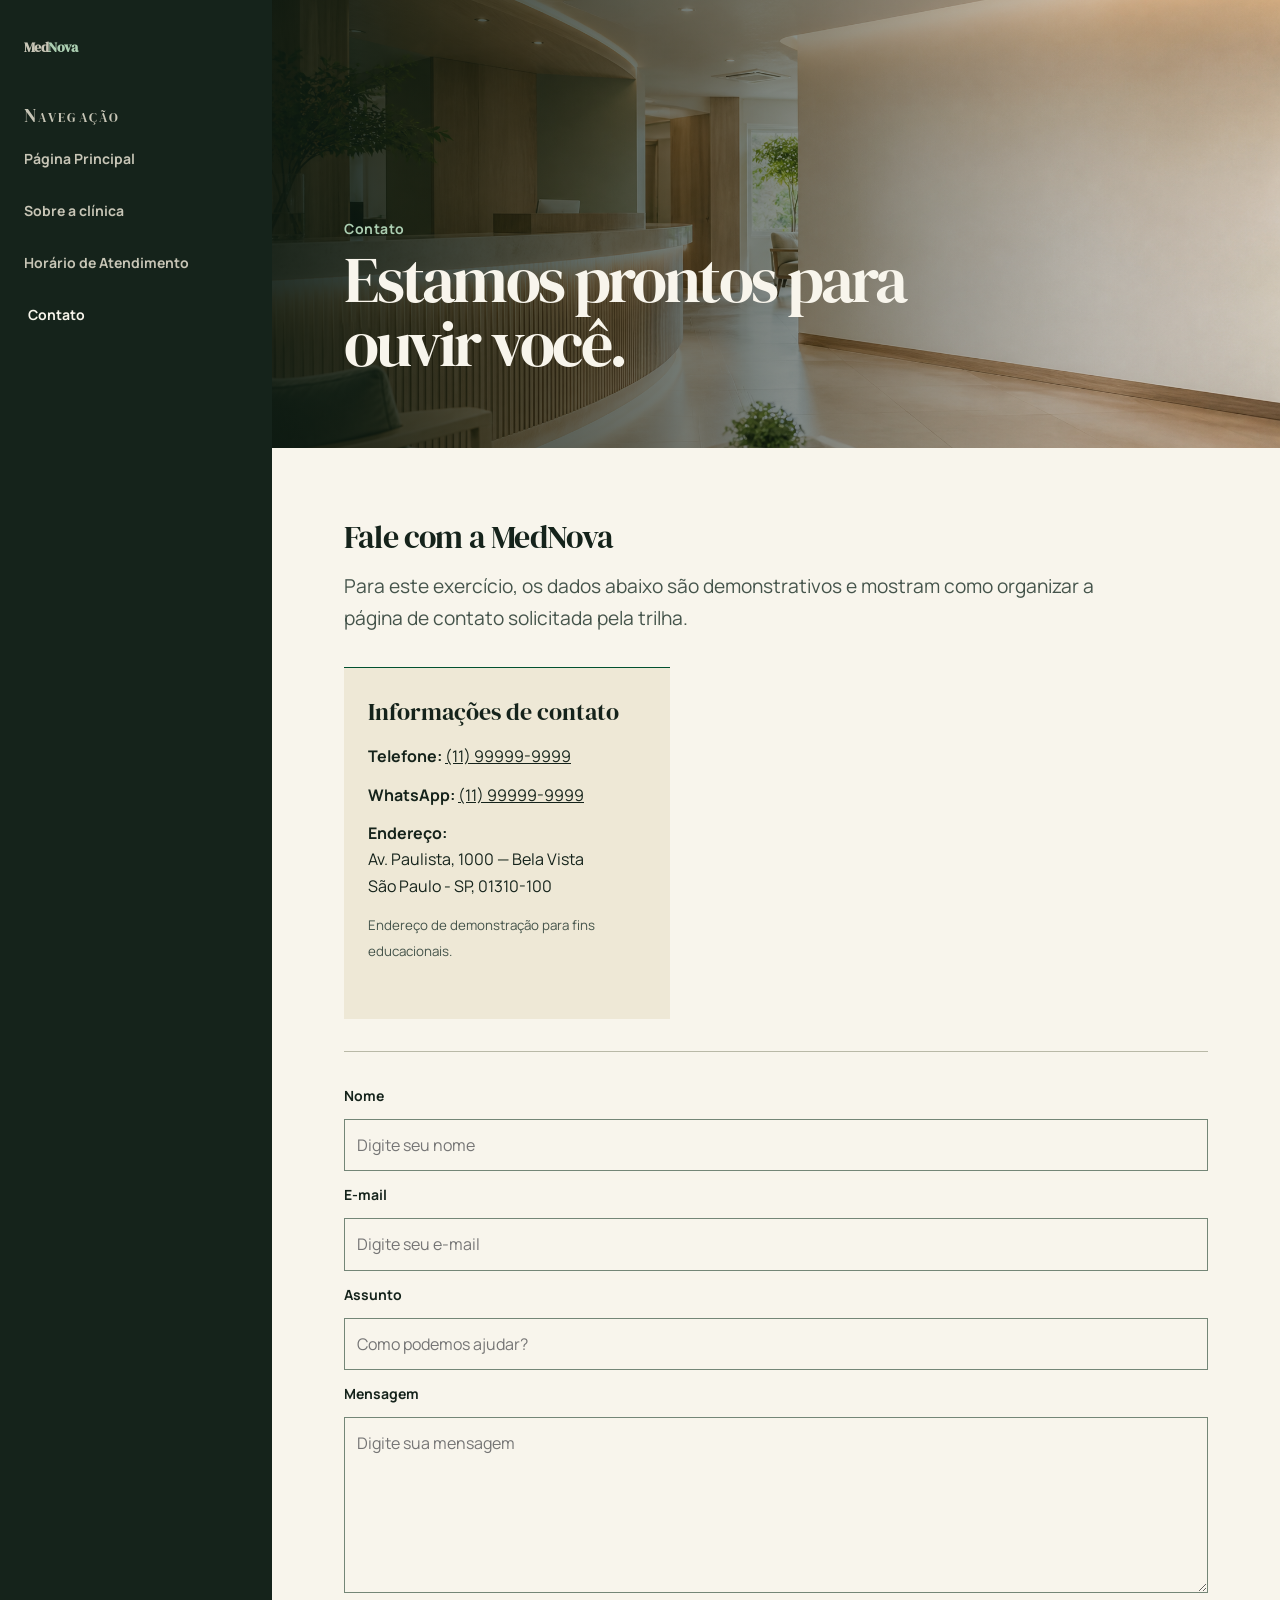
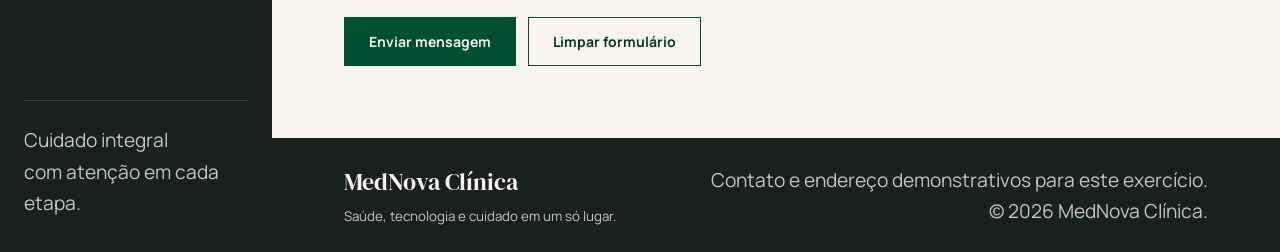
==== clinica-medinova/contato.html @ d78f42d3 "first commit" ====
<!DOCTYPE html>
<html lang="pt-BR">

<head>
    <meta charset="UTF-8">
    <meta name="viewport" content="width=device-width, initial-scale=1.0">
    <meta name="description" content="Entre em contato com a MedNova Clínica.">
    <title>Contato | MedNova</title>
    <link rel="stylesheet" href="./style.css">
</head>

<body>
    <div class="wrapper">
        <aside class="menu"><a class="brand" href="./index.html"
                aria-label="MedNova Clínica, página principal">Med<span>Nova</span></a>
            <p class="menu-label">Navegação</p>
            <nav aria-label="Menu principal">
                <ul>
                    <li><a href="./index.html">Página Principal</a></li>
                    <li><a href="./sobre.html">Sobre a clínica</a></li>
                    <li><a href="./atendimento.html">Horário de Atendimento</a></li>
                    <li><a href="./contato.html" aria-current="page">Contato</a></li>
                </ul>
            </nav>
            <p class="menu-note">Cuidado integral<br>com atenção em cada etapa.</p>
        </aside>
        <div class="main">
            <header class="header"><img src="./imagens/header-contato.png" alt="Recepção iluminada da MedNova Clínica">
                <div class="header-copy">
                    <p>Contato</p>
                    <h1>Estamos prontos para ouvir você.</h1>
                </div>
            </header>
            <main class="content">
                <div class="content-inner">
                    <h2 class="section-title">Fale com a MedNova</h2>
                    <p class="lede">Para este exercício, os dados abaixo são demonstrativos e mostram como organizar a
                        página de contato solicitada pela trilha.</p>
                    <div class="contact-grid">
                        <section class="contact-card">
                            <h3>Informações de contato</h3>
                            <p><strong>Telefone:</strong> <a href="tel:+5511999999999">(11) 99999-9999</a></p>
                            <p><strong>WhatsApp:</strong> <a href="https://wa.me/5511999999999" target="_blank"
                                    rel="noopener noreferrer">(11) 99999-9999</a></p>
                            <p><strong>Endereço:</strong><br>Av. Paulista, 1000 — Bela Vista<br>São Paulo - SP,
                                01310-100</p><small>Endereço de demonstração para fins educacionais.</small>
                        </section><iframe class="map" title="Mapa demonstrativo do endereço da MedNova Clínica"
                            src="https://www.google.com/maps?q=Av.+Paulista,+1000,+São+Paulo,+SP&output=embed"
                            loading="lazy" referrerpolicy="no-referrer-when-downgrade"></iframe>
                    </div>
                    <hr class="divider">
                    <form class="form-grid" action="#" method="post"><label for="nome">Nome</label><input type="text"
                            id="nome" name="nome" autocomplete="name" placeholder="Digite seu nome" required><label
                            for="email">E-mail</label><input type="email" id="email" name="email" autocomplete="email"
                            placeholder="Digite seu e-mail" required><label for="assunto">Assunto</label><input
                            type="text" id="assunto" name="assunto" placeholder="Como podemos ajudar?" required><label
                            for="mensagem">Mensagem</label><textarea id="mensagem" name="mensagem"
                            placeholder="Digite sua mensagem" required></textarea>
                        <div class="form-actions"><button type="submit">Enviar mensagem</button><button
                                class="button-secondary" type="reset">Limpar formulário</button></div>
                    </form>
                </div>
            </main>
            <footer class="footer">
                <div>
                    <p><strong>MedNova Clínica</strong></p><small>Saúde, tecnologia e cuidado em um só lugar.</small>
                </div>
                <p class="footer-meta">Contato e endereço demonstrativos para este exercício.<br>© 2026 MedNova Clínica.
                </p>
            </footer>
        </div>
    </div>
</body>

</html>
---- clinica-medinova/style.css ----
@import url("https://fonts.googleapis.com/css2?family=DM+Serif+Display&family=Manrope:wght@400;500;600;700&display=swap");
@import url("./tokens.css");

* {
    box-sizing: border-box;
}

html,
body {
    overflow-x: clip;
}

body {
    margin: 0;
    color: var(--color-ink);
    background: var(--color-paper-deep);
    font-family: var(--font-body);
    font-size: var(--text-base);
    line-height: 1.65;
}

a {
    color: inherit;
}

a:focus-visible,
button:focus-visible,
input:focus-visible,
textarea:focus-visible {
    outline: var(--rule-focus) solid var(--color-focus);
    outline-offset: var(--space-2xs);
}

.wrapper {
    display: flex;
    width: min(100%, var(--site-width));
    min-height: 100dvh;
    margin: 0 auto;
    background: var(--color-paper);
    box-shadow: 0 0 var(--space-2xl) var(--color-shadow);
}

.menu {
    display: flex;
    flex: 0 0 var(--menu-width);
    flex-direction: column;
    min-height: 100dvh;
    padding: var(--space-xl) var(--space-lg);
    color: var(--color-paper);
    background: var(--color-ink);
}

.brand {
    display: inline-block;
    color: var(--color-paper);
    font-family: var(--font-display);
    font-size: var(--text-3xl);
    font-weight: 400;
    letter-spacing: -.04em;
    line-height: 1;
    text-decoration: none;
}

.brand span {
    color: var(--color-accent-soft);
}

.menu-label {
    margin: var(--space-lg) 0 var(--space-sm);
    color: var(--color-footer-muted);
    font-family: var(--font-display);
    font-size: var(--text-xs);
    font-variant: small-caps;
    letter-spacing: .12em;
}

.menu ul {
    display: grid;
    gap: var(--space-xs);
    margin: 0;
    padding: 0;
    list-style: none;
}

.menu a {
    display: block;
    min-height: 44px;
    padding: var(--space-xs) 0;
    color: var(--color-footer-muted);
    font-size: var(--text-sm);
    font-weight: 700;
    line-height: 1;
    text-decoration: none;
    white-space: nowrap;
    transition: color var(--dur-fast) var(--ease-out), transform var(--dur-fast) var(--ease-out);
}

.menu a:hover,
.menu a[aria-current="page"] {
    color: var(--color-paper);
    transform: translateX(var(--space-2xs));
}

.menu-note {
    margin: auto 0 0;
    padding-top: var(--space-lg);
    border-top: var(--rule-hair) solid var(--color-menu-rule);
    color: var(--color-footer-muted);
    font-size: var(--text-xs);
}

.main {
    display: flex;
    min-width: 0;
    flex: 1;
    flex-direction: column;
}

.header {
    position: relative;
    min-height: var(--header-height);
    overflow: clip;
    color: var(--color-paper);
    background: var(--color-ink);
}

.header img {
    position: absolute;
    inset: 0;
    width: 100%;
    height: 100%;
    object-fit: cover;
}

.header::after {
    position: absolute;
    inset: 0;
    background: linear-gradient(90deg, var(--color-overlay) 0%, var(--color-overlay-soft) 55%, transparent 100%);
    content: "";
}

.header-copy {
    position: relative;
    z-index: 1;
    display: flex;
    height: var(--header-height);
    max-width: var(--header-copy-width);
    flex-direction: column;
    justify-content: end;
    padding: var(--space-3xl);
}

.header-copy p {
    margin: 0 0 var(--space-xs);
    color: var(--color-accent-soft);
    font-size: var(--text-sm);
    font-weight: 700;
    letter-spacing: .04em;
}

.header-copy h1 {
    min-width: 0;
    margin: 0;
    font-family: var(--font-display);
    font-size: var(--text-display);
    font-style: normal;
    font-weight: 400;
    letter-spacing: -.045em;
    line-height: 1;
    overflow-wrap: anywhere;
}

.content {
    flex: 1;
    padding: var(--space-3xl);
}

.content-inner {
    width: min(100%, var(--content-width));
}

.section-title {
    margin: 0;
    font-family: var(--font-display);
    font-size: var(--text-2xl);
    font-style: normal;
    font-weight: 400;
    letter-spacing: -.025em;
    line-height: 1.1;
}

.lede {
    max-width: var(--prose-width);
    margin: var(--space-md) 0 0;
    color: var(--color-muted);
    font-size: var(--text-lg);
}

.prose {
    max-width: var(--prose-width);
    margin-top: var(--space-xl);
}

.prose p {
    margin: 0 0 var(--space-md);
}

.prose strong {
    color: var(--color-accent-strong);
}

.prose em {
    color: var(--color-muted);
}

.divider {
    width: 100%;
    margin: var(--space-xl) 0;
    border: 0;
    border-top: var(--rule-hair) solid var(--color-rule);
}

.overview {
    display: grid;
    grid-template-columns: repeat(3, minmax(0, 1fr));
    gap: var(--space-sm);
    margin-top: var(--space-2xl);
}

.overview article {
    padding: var(--space-lg);
    background: var(--color-paper-deep);
    border-top: var(--rule-hair) solid var(--color-accent);
}

.overview h3 {
    margin: 0 0 var(--space-xs);
    font-family: var(--font-display);
    font-size: var(--text-xl);
    font-weight: 400;
    line-height: 1.1;
}

.overview p {
    margin: 0;
    color: var(--color-muted);
    font-size: var(--text-sm);
}

.text-link {
    display: inline-flex;
    align-items: center;
    min-height: 44px;
    margin-top: var(--space-sm);
    color: var(--color-accent-strong);
    font-size: var(--text-sm);
    font-weight: 700;
    text-decoration-thickness: var(--rule-hair);
    text-underline-offset: var(--space-2xs);
    white-space: nowrap;
    transition: color var(--dur-fast) var(--ease-out), transform var(--dur-fast) var(--ease-out);
}

.text-link:hover {
    color: var(--color-accent);
    transform: translateX(var(--space-2xs));
}

.schedule {
    width: 100%;
    margin-top: var(--space-xl);
    border-collapse: collapse;
    background: var(--color-paper);
    font-variant-numeric: tabular-nums;
}

.schedule caption {
    padding: 0 0 var(--space-sm);
    color: var(--color-muted);
    font-size: var(--text-sm);
    text-align: left;
}

.schedule th,
.schedule td {
    padding: var(--space-md);
    border-bottom: var(--rule-hair) solid var(--color-rule);
    text-align: left;
}

.schedule th {
    color: var(--color-paper);
    background: var(--color-ink);
    font-size: var(--text-xs);
    letter-spacing: .06em;
    text-transform: uppercase;
}

.schedule td:first-child {
    font-weight: 700;
}

.schedule tbody tr:hover {
    background: var(--color-paper-deep);
}

.contact-grid {
    display: grid;
    grid-template-columns: minmax(0, .8fr) minmax(0, 1.2fr);
    gap: var(--space-2xl);
    margin-top: var(--space-xl);
}

.contact-card {
    padding: var(--space-lg);
    background: var(--color-paper-deep);
    border-top: var(--rule-hair) solid var(--color-accent);
}

.contact-card h3 {
    margin: 0 0 var(--space-sm);
    font-family: var(--font-display);
    font-size: var(--text-xl);
    font-weight: 400;
}

.contact-card p {
    margin: 0 0 var(--space-sm);
}

.contact-card small {
    color: var(--color-muted);
}

.map {
    width: 100%;
    min-height: var(--map-height);
    border: 0;
}

.form-grid {
    display: grid;
    gap: var(--space-sm);
}

label {
    color: var(--color-ink);
    font-size: var(--text-sm);
    font-weight: 700;
}

input,
textarea {
    width: 100%;
    min-height: var(--input-height);
    padding: var(--space-sm);
    border: var(--rule-hair) solid var(--color-rule-dark);
    border-radius: var(--radius-none);
    color: var(--color-ink);
    background: var(--color-paper);
    font: inherit;
    transition: border-color var(--dur-fast) var(--ease-out), background var(--dur-fast) var(--ease-out);
}

input:hover,
textarea:hover {
    border-color: var(--color-accent);
}

input:focus,
textarea:focus {
    border-color: var(--color-accent);
    background: var(--color-paper-deep);
}

input:active,
textarea:active {
    background: var(--color-paper-deep);
}

input:disabled,
textarea:disabled {
    opacity: .55;
    border-color: var(--color-rule);
    color: var(--color-muted);
    background: var(--color-paper-deep);
    cursor: not-allowed;
}

input[aria-invalid="true"],
textarea[aria-invalid="true"],
input[data-state="error"],
textarea[data-state="error"] {
    border-color: var(--color-error);
}

input[data-state="success"],
textarea[data-state="success"] {
    border-color: var(--color-success);
}

textarea {
    min-height: var(--textarea-height);
    resize: vertical;
}

.form-actions {
    display: flex;
    flex-wrap: wrap;
    align-items: center;
    gap: var(--space-sm);
    margin-top: var(--space-sm);
}

button {
    min-height: var(--input-height);
    padding: var(--space-sm) var(--space-lg);
    border: var(--rule-hair) solid var(--color-accent);
    border-radius: var(--radius-none);
    color: var(--color-accent-ink);
    background: var(--color-accent);
    font: inherit;
    font-size: var(--text-sm);
    font-weight: 700;
    cursor: pointer;
    white-space: nowrap;
    transition: background var(--dur-fast) var(--ease-out), transform var(--dur-fast) var(--ease-out);
}

button:hover {
    background: var(--color-accent-strong);
}

button:active {
    transform: translateY(1px);
}

button:disabled {
    border-color: var(--color-rule);
    color: var(--color-muted);
    background: var(--color-paper-deep);
    cursor: not-allowed;
}

button[data-state="loading"] {
    cursor: progress;
}

button[data-state="error"] {
    border-color: var(--color-error);
    background: var(--color-error);
}

button[data-state="success"] {
    border-color: var(--color-success);
    background: var(--color-success);
}

.button-secondary {
    color: var(--color-accent-strong);
    background: transparent;
}

.button-secondary:hover {
    color: var(--color-paper);
    background: var(--color-ink);
}

.footer {
    display: grid;
    grid-template-columns: minmax(0, 1fr) auto;
    align-items: end;
    gap: var(--space-lg);
    padding: var(--space-lg) var(--space-3xl);
    color: var(--color-paper);
    background: var(--color-ink);
}

.footer p {
    margin: 0;
}

.footer strong {
    font-family: var(--font-display);
    font-size: var(--text-xl);
    font-weight: 400;
}

.footer small {
    color: var(--color-footer-muted);
}

.footer-meta {
    color: var(--color-footer-muted);
    font-size: var(--text-xs);
    text-align: right;
}

@media (max-width: 60rem) {
    .wrapper {
        display: block;
    }

    .menu {
        min-height: auto;
        padding: var(--space-lg);
    }

    .menu ul {
        display: flex;
        flex-wrap: wrap;
        align-items: center;
        gap: var(--space-xs) var(--space-lg);
    }

    .menu-note {
        display: none;
    }

    .header,
    .header-copy {
        min-height: var(--header-height-mobile);
        height: var(--header-height-mobile);
    }

    .header-copy,
    .content {
        padding: var(--space-xl);
    }

    .overview {
        grid-template-columns: minmax(0, 1fr);
    }

    .contact-grid {
        grid-template-columns: minmax(0, 1fr);
    }
}

@media (max-width: 40rem) {
    .menu {
        padding: var(--space-md);
    }

    .menu-label {
        margin-top: var(--space-md);
    }

    .menu ul {
        gap: var(--space-xs) var(--space-md);
    }

    .header::after {
        background: var(--color-overlay);
    }

    .header-copy {
        justify-content: end;
        padding: var(--space-lg);
    }

    .header-copy h1 {
        font-size: var(--text-display-mobile);
    }

    .content {
        padding: var(--space-xl) var(--space-md);
    }

    .schedule {
        display: block;
        overflow-x: auto;
    }

    .schedule th,
    .schedule td {
        min-width: var(--table-cell-width);
        padding: var(--space-sm);
    }

    .form-actions {
        display: grid;
        grid-template-columns: minmax(0, 1fr);
    }

    button {
        width: 100%;
    }

    .footer {
        grid-template-columns: minmax(0, 1fr);
        padding: var(--space-lg) var(--space-md);
    }

    .footer-meta {
        text-align: left;
    }
}

@media (prefers-reduced-motion: reduce) {

    *,
    *::before,
    *::after {
        scroll-behavior: auto !important;
        transition-duration: var(--dur-reduced) !important;
        animation-duration: var(--dur-reduced) !important;
    }
}
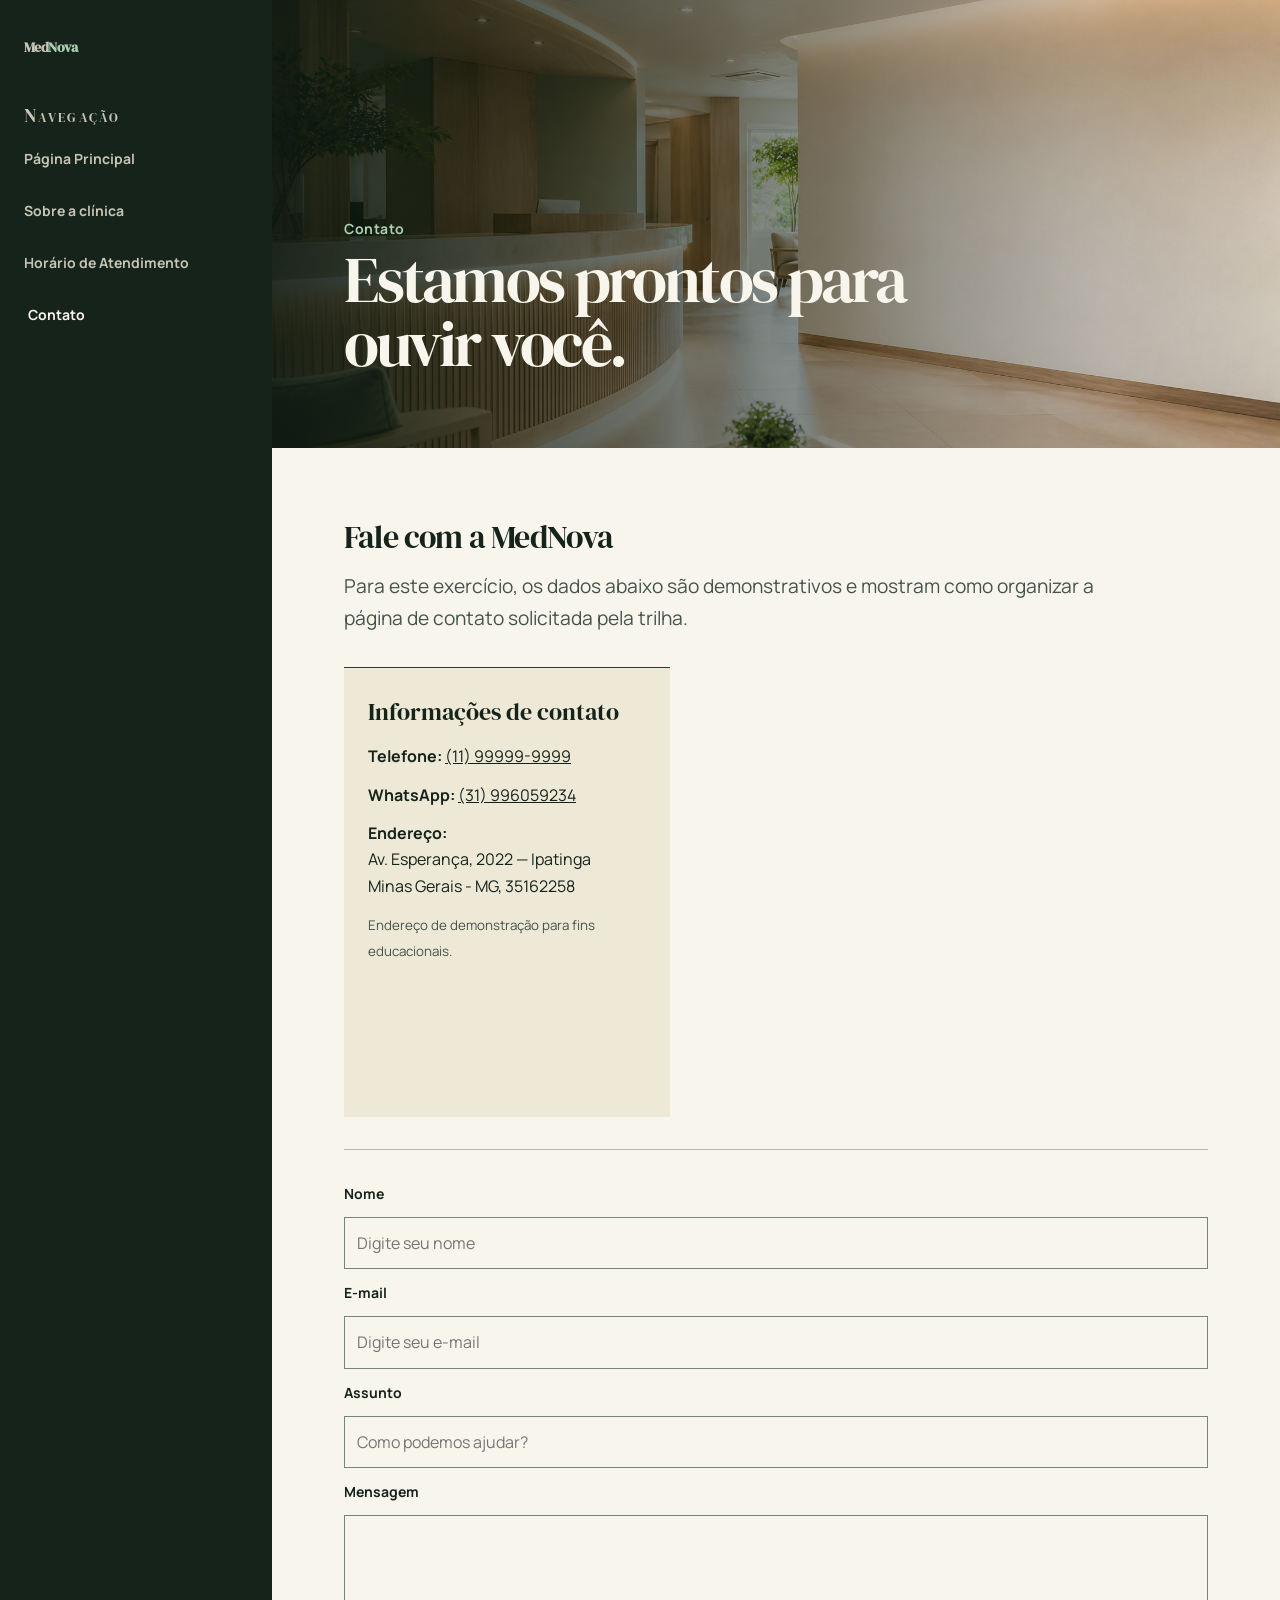
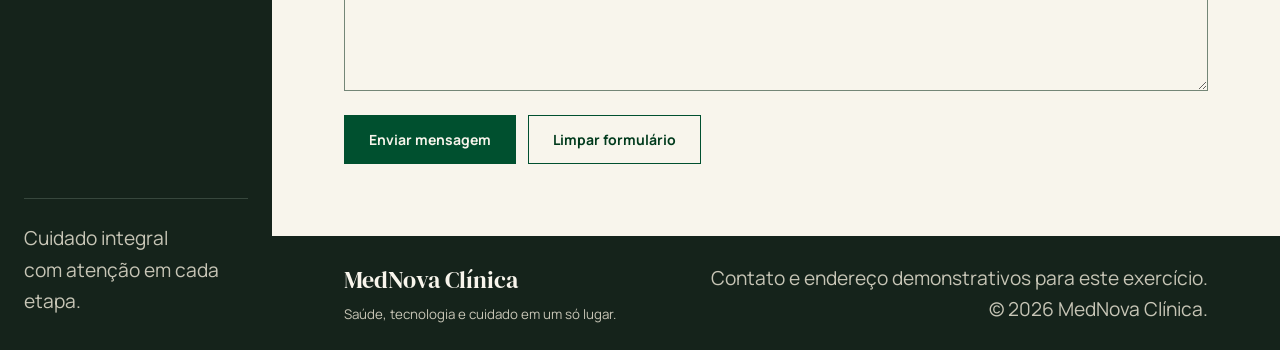
==== commit 765cece9: "refatorando código" ====
--- a/clinica-medinova/contato.html
+++ b/clinica-medinova/contato.html
@@ -39,23 +39,29 @@
                     <div class="contact-grid">
                         <section class="contact-card">
                             <h3>Informações de contato</h3>
-                            <p><strong>Telefone:</strong> <a href="tel:+5511999999999">(11) 99999-9999</a></p>
-                            <p><strong>WhatsApp:</strong> <a href="https://wa.me/5511999999999" target="_blank"
-                                    rel="noopener noreferrer">(11) 99999-9999</a></p>
-                            <p><strong>Endereço:</strong><br>Av. Paulista, 1000 — Bela Vista<br>São Paulo - SP,
-                                01310-100</p><small>Endereço de demonstração para fins educacionais.</small>
-                        </section><iframe class="map" title="Mapa demonstrativo do endereço da MedNova Clínica"
-                            src="https://www.google.com/maps?q=Av.+Paulista,+1000,+São+Paulo,+SP&output=embed"
-                            loading="lazy" referrerpolicy="no-referrer-when-downgrade"></iframe>
+                            <p><strong>Telefone:</strong> <a href="tel:+31996059234">(11) 99999-9999</a></p>
+                            <p><strong>WhatsApp:</strong> <a href="https://wa.me/31996059234" target="_blank"
+                                    rel="noopener noreferrer">(31) 996059234</a></p>
+                            <p><strong>Endereço:</strong><br>Av. Esperança, 2022 — Ipatinga<br>Minas Gerais - MG,
+                                35162258</p><small>Endereço de demonstração para fins educacionais.</small>
+                        </section><iframe src="https://www.google.com/maps/embed?pb=!1m18!1m12!1m3!1d3761.811518586648!2d-42.57390848810841!3d-19.463691523883767!2m3!1f0!2f0!3f0!3m2!1i1024!2i768!4f13.1!3m3!1m2!1s0xafffbfd4cc0777%3A0x9a621adeeba24516!2sAv.%20Esperan%C3%A7a%20-%20Esperan%C3%A7a%2C%20Ipatinga%20-%20MG!5e0!3m2!1spt-BR!2sbr!4v1787052033740!5m2!1spt-BR!2sbr" width="600" height="450" style="border:0;" allowfullscreen="" loading="lazy" referrerpolicy="strict-origin-when-cross-origin"></iframe>
                     </div>
                     <hr class="divider">
-                    <form class="form-grid" action="#" method="post"><label for="nome">Nome</label><input type="text"
-                            id="nome" name="nome" autocomplete="name" placeholder="Digite seu nome" required><label
-                            for="email">E-mail</label><input type="email" id="email" name="email" autocomplete="email"
-                            placeholder="Digite seu e-mail" required><label for="assunto">Assunto</label><input
-                            type="text" id="assunto" name="assunto" placeholder="Como podemos ajudar?" required><label
-                            for="mensagem">Mensagem</label><textarea id="mensagem" name="mensagem"
-                            placeholder="Digite sua mensagem" required></textarea>
+                    <form class="form-grid" action="#" method="post">
+                            
+                        <label for="nome">Nome</label><input type="text"
+                            id="nome" name="nome" autocomplete="name" placeholder="Digite seu nome" required>
+                            
+                            <label for="email">E-mail</label><input type="email" id="email" name="email" autocomplete="email"
+                            placeholder="Digite seu e-mail" required>
+                            
+                            <label for="assunto">Assunto</label><input
+                            type="text" id="assunto" name="assunto" placeholder="Como podemos ajudar?" required>
+                            
+                            <label for="mensagem">Mensagem</label><textarea id="mensagem" name="mensagem"
+                            placeholder="Digite sua mensagem" required>
+                        </textarea>
+                        
                         <div class="form-actions"><button type="submit">Enviar mensagem</button><button
                                 class="button-secondary" type="reset">Limpar formulário</button></div>
                     </form>
